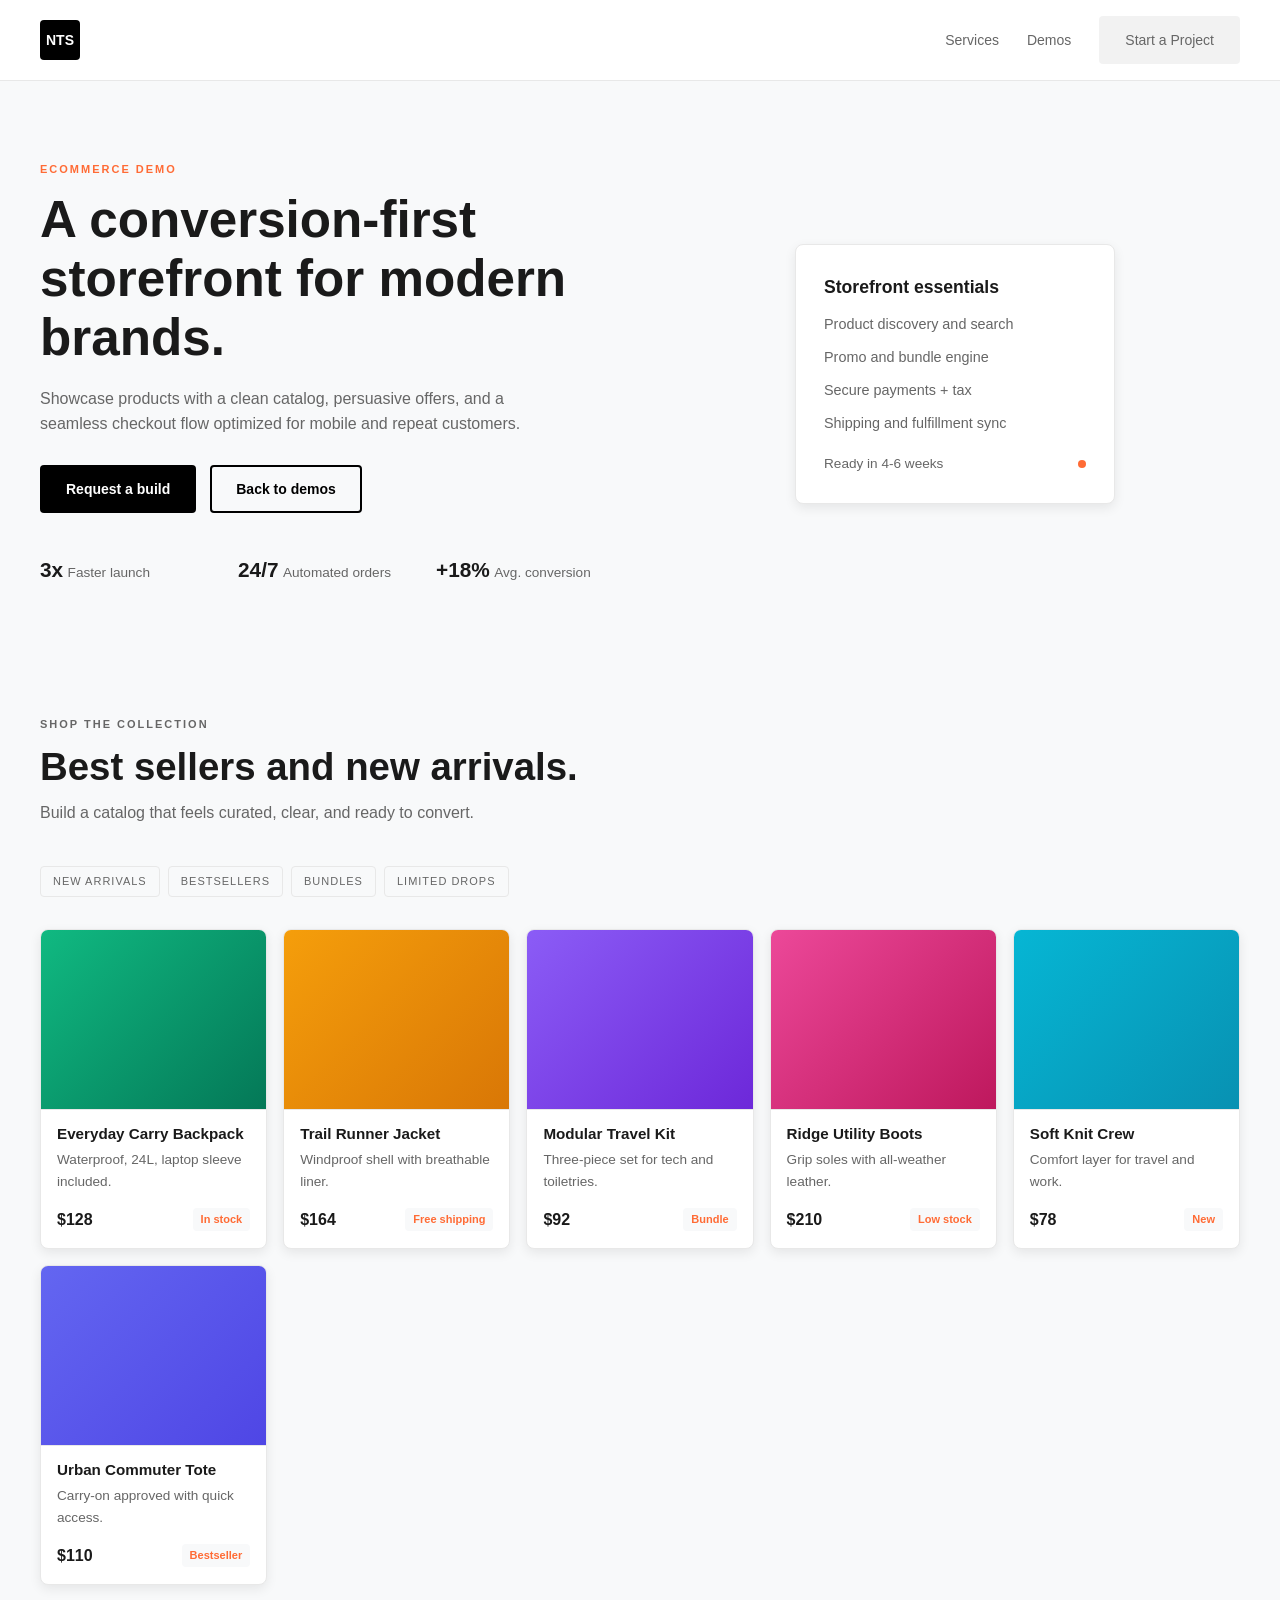
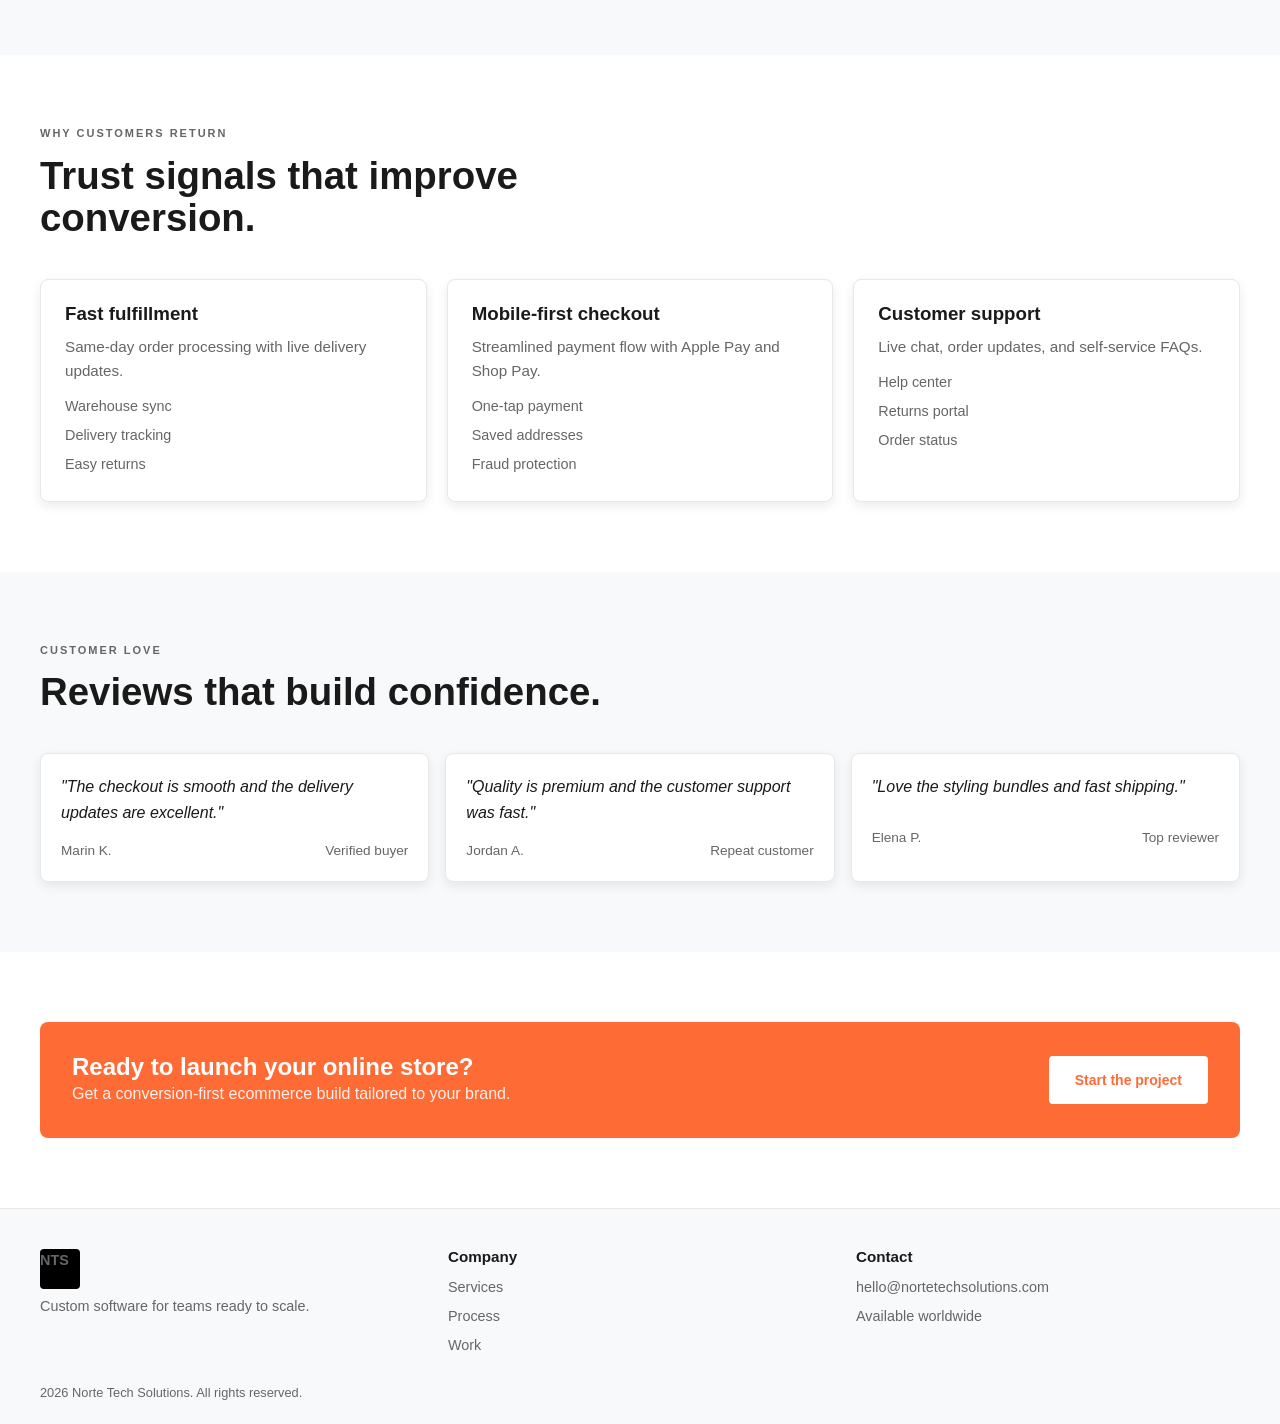
==== ecommerce-demo.html @ a68f6c1d "feat: coffee shop demo" ====
<!doctype html>
<html lang="en">
  <head>
    <meta charset="utf-8" />
    <meta name="viewport" content="width=device-width, initial-scale=1" />
    <title>Ecommerce Demo | Norte Tech Solutions</title>
    <meta name="description" content="Ecommerce demo website by Norte Tech Solutions." />
    <link rel="preconnect" href="https://fonts.googleapis.com" />
    <link rel="preconnect" href="https://fonts.gstatic.com" crossorigin />
    <link href="https://fonts.googleapis.com/css2?family=Poppins:wght@400;500;600;700&display=swap" rel="stylesheet" />
    <link rel="stylesheet" href="ecommerce-styles.css" />
  </head>
  <body>
    <header class="site-header">
      <div class="container nav">
        <a class="brand" href="index.html" aria-label="Norte Tech Solutions">
          <span class="brand-mark">NTS</span>
          <span class="brand-text">
            <span class="brand-name">Norte Tech</span>
            <span class="brand-sub">Solutions</span>
          </span>
        </a>
        <nav class="nav-links" aria-label="Primary">
          <a href="index.html#services">Services</a>
          <a href="index.html#demos">Demos</a>
          <a href="index.html#contact" class="btn btn-light">Start a Project</a>
        </nav>
        <button class="nav-toggle" aria-label="Open menu">
          <span></span><span></span><span></span>
        </button>
      </div>
    </header>

    <main id="top">
      <section class="hero">
        <div class="container hero-grid">
          <div class="hero-copy">
            <p class="eyebrow">Ecommerce demo</p>
            <h1>A conversion-first storefront for modern brands.</h1>
            <p class="lead">
              Showcase products with a clean catalog, persuasive offers, and a seamless checkout flow
              optimized for mobile and repeat customers.
            </p>
            <div class="hero-actions">
              <a class="btn btn-primary" href="index.html#contact">Request a build</a>
              <a class="btn btn-ghost" href="index.html#demos">Back to demos</a>
            </div>
            <div class="hero-stats">
              <div>
                <span class="stat">3x</span>
                <span class="stat-label">Faster launch</span>
              </div>
              <div>
                <span class="stat">24/7</span>
                <span class="stat-label">Automated orders</span>
              </div>
              <div>
                <span class="stat">+18%</span>
                <span class="stat-label">Avg. conversion</span>
              </div>
            </div>
          </div>
          <div class="hero-card">
            <div class="card">
              <p class="card-title">Storefront essentials</p>
              <ul>
                <li>Product discovery and search</li>
                <li>Promo and bundle engine</li>
                <li>Secure payments + tax</li>
                <li>Shipping and fulfillment sync</li>
              </ul>
              <div class="card-footer">
                <span>Ready in 4-6 weeks</span>
                <span class="pulse"></span>
              </div>
            </div>
            <div class="orb"></div>
          </div>
        </div>
      </section>

      <section class="section alt">
        <div class="container">
          <div class="section-head">
            <p class="eyebrow">Shop the collection</p>
            <h2>Best sellers and new arrivals.</h2>
            <p>Build a catalog that feels curated, clear, and ready to convert.</p>
          </div>
          <div class="pill-row">
            <span class="pill">New arrivals</span>
            <span class="pill">Bestsellers</span>
            <span class="pill">Bundles</span>
            <span class="pill">Limited drops</span>
          </div>
          <div class="product-grid">
            <article class="product-card">
              <div class="media-card media-ecom-1"></div>
              <div class="product-body">
                <h3>Everyday Carry Backpack</h3>
                <p>Waterproof, 24L, laptop sleeve included.</p>
                <div class="price-row">
                  <span class="price">$128</span>
                  <span class="badge">In stock</span>
                </div>
              </div>
            </article>
            <article class="product-card">
              <div class="media-card media-ecom-2"></div>
              <div class="product-body">
                <h3>Trail Runner Jacket</h3>
                <p>Windproof shell with breathable liner.</p>
                <div class="price-row">
                  <span class="price">$164</span>
                  <span class="badge">Free shipping</span>
                </div>
              </div>
            </article>
            <article class="product-card">
              <div class="media-card media-ecom-3"></div>
              <div class="product-body">
                <h3>Modular Travel Kit</h3>
                <p>Three-piece set for tech and toiletries.</p>
                <div class="price-row">
                  <span class="price">$92</span>
                  <span class="badge">Bundle</span>
                </div>
              </div>
            </article>
            <article class="product-card">
              <div class="media-card media-ecom-4"></div>
              <div class="product-body">
                <h3>Ridge Utility Boots</h3>
                <p>Grip soles with all-weather leather.</p>
                <div class="price-row">
                  <span class="price">$210</span>
                  <span class="badge">Low stock</span>
                </div>
              </div>
            </article>
            <article class="product-card">
              <div class="media-card media-ecom-5"></div>
              <div class="product-body">
                <h3>Soft Knit Crew</h3>
                <p>Comfort layer for travel and work.</p>
                <div class="price-row">
                  <span class="price">$78</span>
                  <span class="badge">New</span>
                </div>
              </div>
            </article>
            <article class="product-card">
              <div class="media-card media-ecom-6"></div>
              <div class="product-body">
                <h3>Urban Commuter Tote</h3>
                <p>Carry-on approved with quick access.</p>
                <div class="price-row">
                  <span class="price">$110</span>
                  <span class="badge">Bestseller</span>
                </div>
              </div>
            </article>
          </div>
        </div>
      </section>

      <section class="section">
        <div class="container">
          <div class="section-head">
            <p class="eyebrow">Why customers return</p>
            <h2>Trust signals that improve conversion.</h2>
          </div>
          <div class="grid-3">
            <article class="service-card">
              <h3>Fast fulfillment</h3>
              <p>Same-day order processing with live delivery updates.</p>
              <ul>
                <li>Warehouse sync</li>
                <li>Delivery tracking</li>
                <li>Easy returns</li>
              </ul>
            </article>
            <article class="service-card">
              <h3>Mobile-first checkout</h3>
              <p>Streamlined payment flow with Apple Pay and Shop Pay.</p>
              <ul>
                <li>One-tap payment</li>
                <li>Saved addresses</li>
                <li>Fraud protection</li>
              </ul>
            </article>
            <article class="service-card">
              <h3>Customer support</h3>
              <p>Live chat, order updates, and self-service FAQs.</p>
              <ul>
                <li>Help center</li>
                <li>Returns portal</li>
                <li>Order status</li>
              </ul>
            </article>
          </div>
        </div>
      </section>

      <section class="section alt">
        <div class="container">
          <div class="section-head">
            <p class="eyebrow">Customer love</p>
            <h2>Reviews that build confidence.</h2>
          </div>
          <div class="review-grid">
            <article class="review-card">
              <p>"The checkout is smooth and the delivery updates are excellent."</p>
              <div class="review-meta">
                <span>Marin K.</span>
                <span>Verified buyer</span>
              </div>
            </article>
            <article class="review-card">
              <p>"Quality is premium and the customer support was fast."</p>
              <div class="review-meta">
                <span>Jordan A.</span>
                <span>Repeat customer</span>
              </div>
            </article>
            <article class="review-card">
              <p>"Love the styling bundles and fast shipping."</p>
              <div class="review-meta">
                <span>Elena P.</span>
                <span>Top reviewer</span>
              </div>
            </article>
          </div>
        </div>
      </section>

      <section class="section">
        <div class="container">
          <div class="cta-band">
            <div>
              <h2>Ready to launch your online store?</h2>
              <p>Get a conversion-first ecommerce build tailored to your brand.</p>
            </div>
            <a class="btn btn-primary" href="index.html#contact">Start the project</a>
          </div>
        </div>
      </section>
    </main>

    <footer class="site-footer">
      <div class="container footer-grid">
        <div>
          <span class="brand-mark">NTS</span>
          <p>Custom software for teams ready to scale.</p>
        </div>
        <div>
          <h4>Company</h4>
          <a href="index.html#services">Services</a>
          <a href="index.html#process">Process</a>
          <a href="index.html#work">Work</a>
        </div>
        <div>
          <h4>Contact</h4>
          <a href="mailto:hello@nortetechsolutions.com">hello@nortetechsolutions.com</a>
          <span>Available worldwide</span>
        </div>
      </div>
      <div class="container footer-bottom">
        <span>2026 Norte Tech Solutions. All rights reserved.</span>
      </div>
    </footer>
  </body>
</html>
---- ecommerce-styles.css ----
/* Ecommerce Store - Modern & Clean */
:root {
  --bg: #ffffff;
  --bg-alt: #f8f9fa;
  --ink: #1a1a1a;
  --muted: #666666;
  --accent: #000000;
  --accent-2: #ff6b35;
  --line: #e8e8e8;
  --card: #ffffff;
  --shadow: 0 4px 12px rgba(0, 0, 0, 0.08);
  --radius: 8px;
}

* {
  box-sizing: border-box;
  margin: 0;
  padding: 0;
}

body {
  font-family: -apple-system, BlinkMacSystemFont, "Segoe UI", sans-serif;
  background: var(--bg);
  color: var(--ink);
  line-height: 1.6;
}

h1, h2, h3, h4 {
  font-weight: 700;
  line-height: 1.1;
}

a {
  color: inherit;
  text-decoration: none;
}

.container {
  width: min(1200px, 95vw);
  margin: 0 auto;
}

.site-header {
  position: sticky;
  top: 0;
  z-index: 10;
  background: var(--bg);
  border-bottom: 1px solid var(--line);
  padding: 0;
}

.nav {
  display: flex;
  align-items: center;
  justify-content: space-between;
  padding: 16px 0;
}

.brand {
  display: flex;
  align-items: center;
  gap: 10px;
  font-weight: 700;
  font-size: 18px;
}

.brand-mark {
  width: 40px;
  height: 40px;
  border-radius: 4px;
  display: grid;
  place-items: center;
  background: var(--accent);
  color: var(--bg);
  font-weight: 700;
  font-size: 14px;
}

.brand-text {
  display: none;
}

.nav-links {
  display: flex;
  align-items: center;
  gap: 28px;
}

.nav-links a {
  font-weight: 500;
  font-size: 14px;
  color: var(--muted);
}

.nav-links a:hover {
  color: var(--ink);
}

.nav-toggle {
  display: none;
  background: transparent;
  border: none;
}

.nav-toggle span {
  display: block;
  width: 24px;
  height: 2px;
  background: var(--ink);
  margin: 5px 0;
}

.hero {
  padding: 80px 0 60px;
  position: relative;
  background: var(--bg-alt);
}

.hero-grid {
  display: grid;
  grid-template-columns: 1fr 1fr;
  gap: 60px;
  align-items: center;
}

.eyebrow {
  text-transform: uppercase;
  letter-spacing: 2px;
  font-size: 11px;
  color: var(--accent-2);
  margin-bottom: 12px;
  font-weight: 600;
}

.hero-copy h1 {
  font-size: 3.2rem;
  margin-bottom: 18px;
  line-height: 1.15;
}

.lead {
  font-size: 1rem;
  color: var(--muted);
  margin-bottom: 24px;
  max-width: 520px;
}

.hero-actions {
  margin: 28px 0 40px;
  display: flex;
  gap: 14px;
  flex-wrap: wrap;
}

.btn {
  display: inline-flex;
  align-items: center;
  justify-content: center;
  padding: 11px 24px;
  border-radius: 4px;
  border: 2px solid transparent;
  font-weight: 600;
  font-size: 14px;
  transition: all 0.2s ease;
  cursor: pointer;
}

.btn:hover {
  transform: translateY(-2px);
}

.btn-primary {
  background: var(--accent);
  color: var(--bg);
}

.btn-primary:hover {
  opacity: 0.85;
}

.btn-ghost {
  border-color: var(--accent);
  color: var(--accent);
}

.btn-ghost:hover {
  background: rgba(0, 0, 0, 0.05);
}

.btn-light {
  background: rgba(0, 0, 0, 0.05);
  color: var(--accent);
}

.hero-stats {
  display: grid;
  grid-template-columns: repeat(3, 1fr);
  gap: 24px;
  margin-top: 20px;
}

.stat {
  font-size: 1.3rem;
  font-weight: 700;
}

.stat-label {
  color: var(--muted);
  font-size: 0.85rem;
}

.hero-card {
  position: relative;
  display: grid;
  place-items: center;
}

.card {
  background: var(--card);
  border-radius: var(--radius);
  padding: 28px;
  border: 1px solid var(--line);
  box-shadow: var(--shadow);
  width: 100%;
  max-width: 320px;
}

.card-title {
  font-weight: 600;
  margin-bottom: 12px;
  font-size: 1.1rem;
}

.card ul {
  list-style: none;
  display: grid;
  gap: 10px;
  color: var(--muted);
  font-size: 0.9rem;
}

.card-footer {
  display: flex;
  align-items: center;
  justify-content: space-between;
  margin-top: 18px;
  font-size: 0.85rem;
  color: var(--muted);
}

.pulse {
  width: 8px;
  height: 8px;
  border-radius: 50%;
  background: var(--accent-2);
  box-shadow: 0 0 0 0 rgba(255, 107, 53, 0.6);
  animation: pulse 2s infinite;
}

.orb {
  display: none;
}

.section {
  padding: 70px 0;
}

.section.alt {
  background: var(--bg-alt);
}

.section-head {
  max-width: 620px;
  margin-bottom: 40px;
}

.section-head h2 {
  font-size: 2.4rem;
  margin-bottom: 12px;
}

.section-head p {
  color: var(--muted);
}

.pill-row {
  display: flex;
  flex-wrap: wrap;
  gap: 8px;
  margin-bottom: 32px;
}

.pill {
  padding: 6px 12px;
  border-radius: 4px;
  border: 1px solid var(--line);
  color: var(--muted);
  font-size: 11px;
  text-transform: uppercase;
  letter-spacing: 1px;
  transition: all 0.2s;
}

.pill:hover {
  border-color: var(--accent);
  color: var(--accent);
}

.product-grid {
  display: grid;
  gap: 16px;
  grid-template-columns: repeat(auto-fit, minmax(200px, 1fr));
}

.product-card {
  background: var(--card);
  border: 1px solid var(--line);
  border-radius: var(--radius);
  overflow: hidden;
  box-shadow: var(--shadow);
  display: grid;
  transition: all 0.3s;
}

.product-card:hover {
  box-shadow: 0 8px 24px rgba(0, 0, 0, 0.12);
  transform: translateY(-4px);
}

.media-card {
  min-height: 180px;
  border-bottom: 1px solid var(--line);
}

.media-ecom-1 { background: linear-gradient(135deg, #10b981, #047857); }
.media-ecom-2 { background: linear-gradient(135deg, #f59e0b, #d97706); }
.media-ecom-3 { background: linear-gradient(135deg, #8b5cf6, #6d28d9); }
.media-ecom-4 { background: linear-gradient(135deg, #ec4899, #be185d); }
.media-ecom-5 { background: linear-gradient(135deg, #06b6d4, #0891b2); }
.media-ecom-6 { background: linear-gradient(135deg, #6366f1, #4f46e5); }

.product-body {
  padding: 16px;
  display: grid;
  gap: 6px;
}

.product-body h3 {
  font-size: 0.95rem;
}

.product-body p {
  color: var(--muted);
  font-size: 0.85rem;
}

.price-row {
  display: flex;
  align-items: center;
  justify-content: space-between;
  gap: 8px;
  margin-top: 8px;
}

.price {
  font-weight: 700;
  font-size: 1rem;
}

.badge {
  font-size: 11px;
  padding: 3px 8px;
  border-radius: 4px;
  background: var(--bg-alt);
  color: var(--accent-2);
  font-weight: 600;
}

.grid-3 {
  display: grid;
  gap: 20px;
  grid-template-columns: repeat(auto-fit, minmax(200px, 1fr));
}

.service-card {
  background: var(--card);
  border: 1px solid var(--line);
  padding: 24px;
  border-radius: var(--radius);
  box-shadow: var(--shadow);
}

.service-card h3 {
  margin-bottom: 10px;
}

.service-card p {
  color: var(--muted);
  margin-bottom: 12px;
  font-size: 0.95rem;
}

.service-card ul {
  list-style: none;
  color: var(--muted);
  display: grid;
  gap: 6px;
  font-size: 0.9rem;
}

.review-grid {
  display: grid;
  gap: 16px;
  grid-template-columns: repeat(auto-fit, minmax(240px, 1fr));
}

.review-card {
  background: var(--card);
  border: 1px solid var(--line);
  border-radius: var(--radius);
  padding: 20px;
  display: grid;
  gap: 14px;
  box-shadow: var(--shadow);
}

.review-card p {
  font-style: italic;
  color: var(--ink);
}

.review-meta {
  display: flex;
  justify-content: space-between;
  color: var(--muted);
  font-size: 0.85rem;
}

.cta-band {
  background: var(--accent-2);
  color: white;
  border-radius: var(--radius);
  padding: 32px;
  display: flex;
  align-items: center;
  justify-content: space-between;
  gap: 24px;
  flex-wrap: wrap;
}

.cta-band h2 {
  color: white;
}

.cta-band p {
  color: rgba(255, 255, 255, 0.9);
}

.cta-band .btn {
  background: white;
  color: var(--accent-2);
}

.cta-band .btn:hover {
  opacity: 0.9;
}

.site-footer {
  padding: 40px 0 20px;
  border-top: 1px solid var(--line);
  background: var(--bg-alt);
}

.footer-grid {
  display: grid;
  gap: 24px;
  grid-template-columns: repeat(auto-fit, minmax(200px, 1fr));
}

.footer-grid h4 {
  margin-bottom: 10px;
  font-size: 0.95rem;
}

.footer-grid a,
.footer-grid span,
.footer-grid p {
  color: var(--muted);
  display: block;
  margin-bottom: 6px;
  font-size: 0.9rem;
}

.footer-bottom {
  margin-top: 20px;
  display: flex;
  justify-content: space-between;
  flex-wrap: wrap;
  color: var(--muted);
  font-size: 0.8rem;
}

@keyframes pulse {
  0% { box-shadow: 0 0 0 0 rgba(255, 107, 53, 0.6); }
  70% { box-shadow: 0 0 0 10px rgba(255, 107, 53, 0); }
  100% { box-shadow: 0 0 0 0 rgba(255, 107, 53, 0); }
}

@media (max-width: 860px) {
  .nav-links {
    display: none;
  }

  .nav-toggle {
    display: block;
  }

  .hero-grid {
    grid-template-columns: 1fr;
    gap: 40px;
  }

  .hero-copy h1 {
    font-size: 2.4rem;
  }

  .cta-band {
    padding: 24px;
    flex-direction: column;
    text-align: center;
  }
}
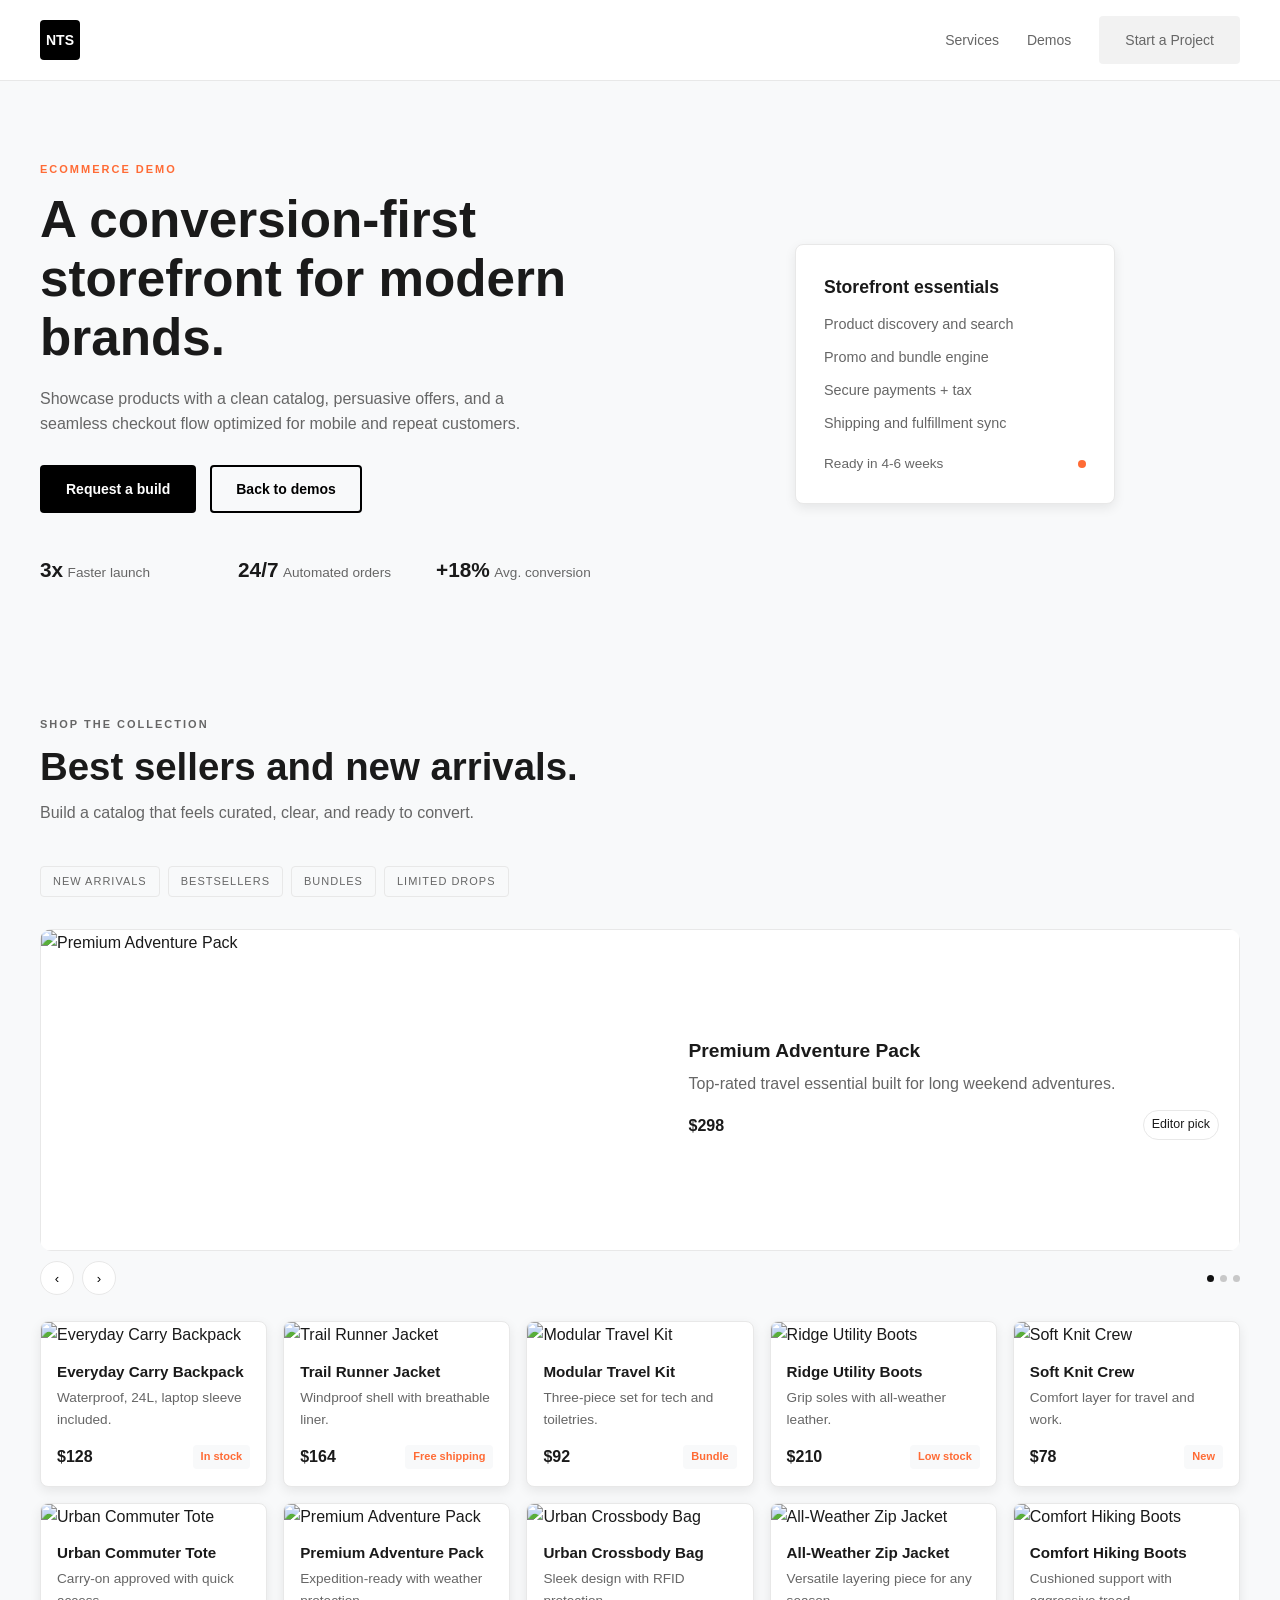
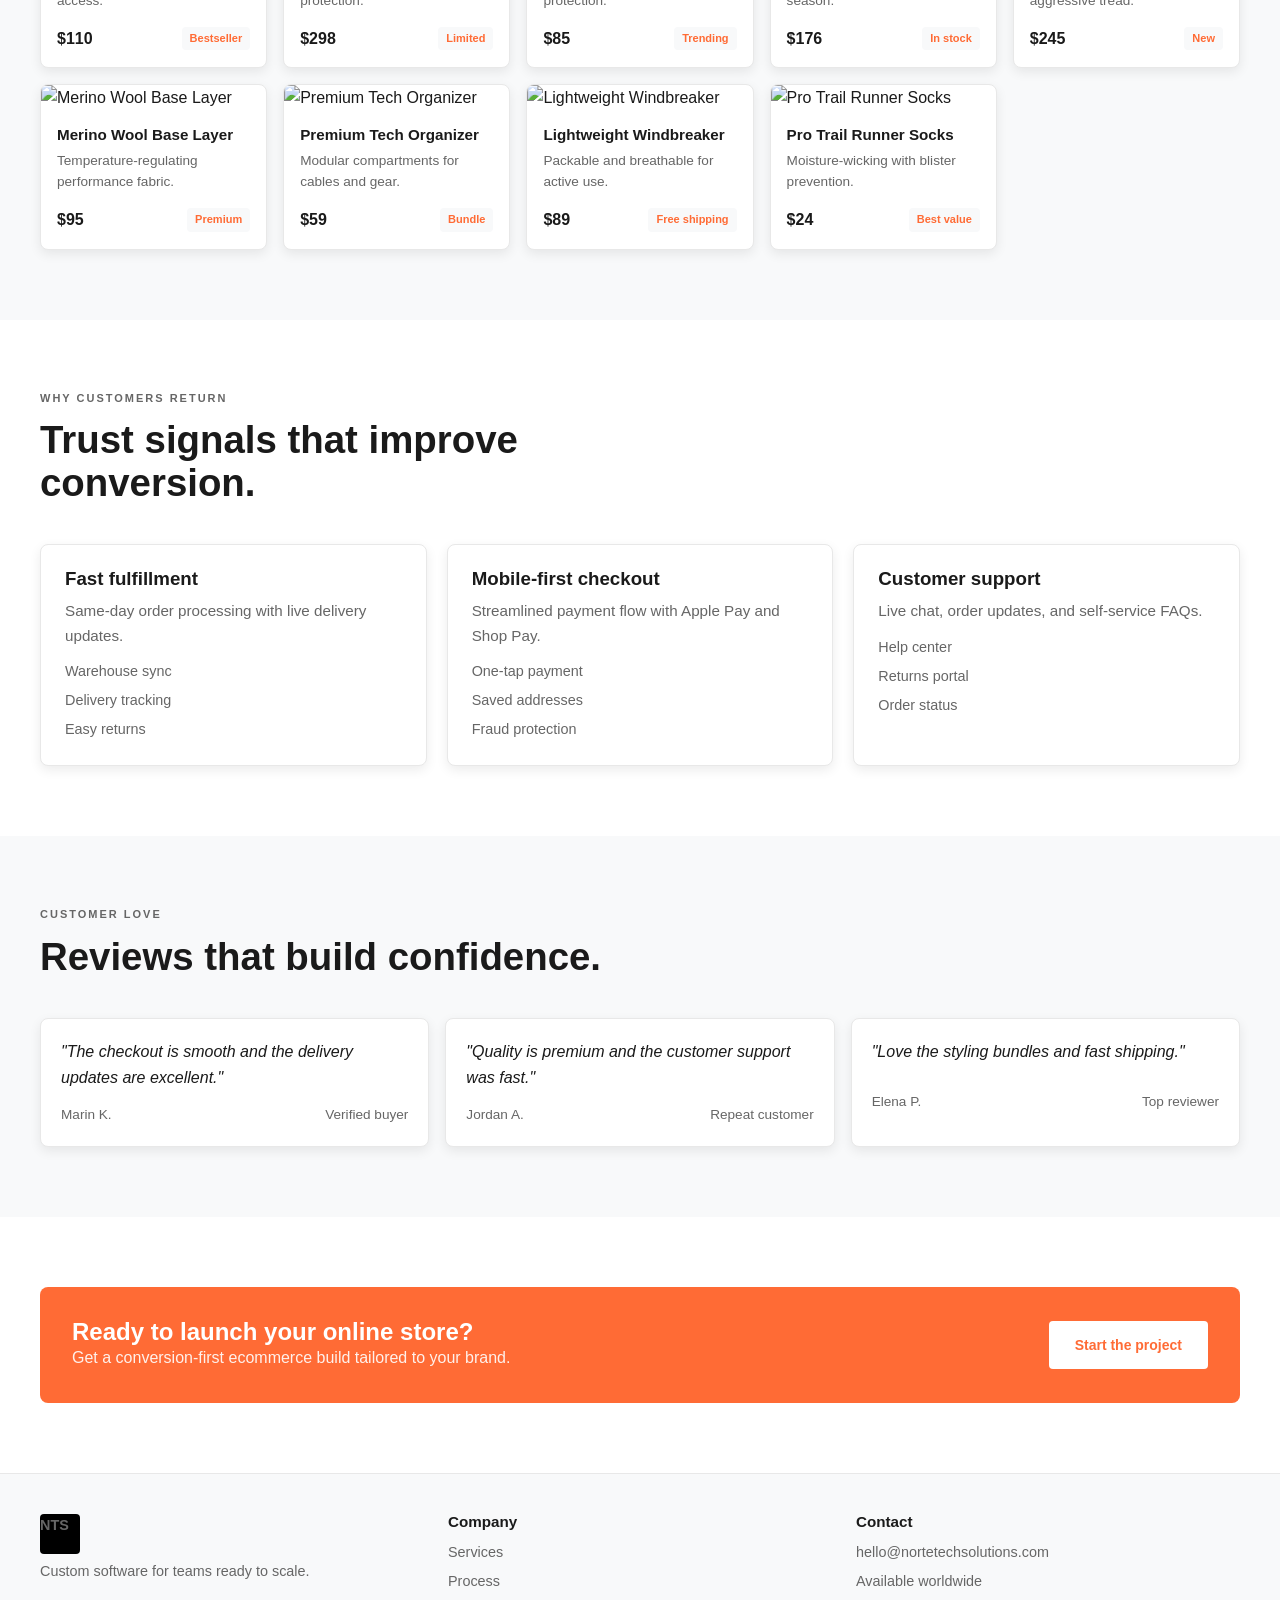
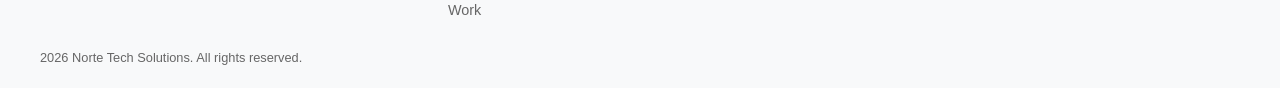
==== commit 533ef7c6: "feat: highlisghts with carousell" ====
--- a/ecommerce-demo.html
+++ b/ecommerce-demo.html
@@ -9,6 +9,9 @@
     <link rel="preconnect" href="https://fonts.gstatic.com" crossorigin />
     <link href="https://fonts.googleapis.com/css2?family=Poppins:wght@400;500;600;700&display=swap" rel="stylesheet" />
     <link rel="stylesheet" href="ecommerce-styles.css" />
+    <link rel="stylesheet" href="chat-widget.css" />
+    <link rel="stylesheet" href="image-zoom.css" />
+    <link rel="stylesheet" href="highlight-carousel.css" />
   </head>
   <body>
     <header class="site-header">
@@ -92,9 +95,55 @@
             <span class="pill">Bundles</span>
             <span class="pill">Limited drops</span>
           </div>
+          <div class="highlights-carousel" data-carousel>
+            <div class="highlights-viewport">
+              <div class="highlights-track">
+                <article class="highlight-slide">
+                  <img src="ecommerce/Screenshot 2026-02-25 115615.png" alt="Premium Adventure Pack" class="product-image" />
+                  <div class="highlight-copy">
+                    <h3>Premium Adventure Pack</h3>
+                    <p>Top-rated travel essential built for long weekend adventures.</p>
+                    <div class="highlight-meta">
+                      <span class="highlight-price">$298</span>
+                      <span class="highlight-tag">Editor pick</span>
+                    </div>
+                  </div>
+                </article>
+                <article class="highlight-slide">
+                  <img src="ecommerce/Screenshot 2026-02-25 115704.png" alt="Comfort Hiking Boots" class="product-image" />
+                  <div class="highlight-copy">
+                    <h3>Comfort Hiking Boots</h3>
+                    <p>Best-selling pair with strong grip and all-day support.</p>
+                    <div class="highlight-meta">
+                      <span class="highlight-price">$245</span>
+                      <span class="highlight-tag">Bestseller</span>
+                    </div>
+                  </div>
+                </article>
+                <article class="highlight-slide">
+                  <img src="ecommerce/Screenshot 2026-02-25 115504.png" alt="Trail collection highlight" class="product-image" />
+                  <div class="highlight-copy">
+                    <h3>Trail Collection Bundle</h3>
+                    <p>Curated pack for commuters and outdoor creators.</p>
+                    <div class="highlight-meta">
+                      <span class="highlight-price">From $89</span>
+                      <span class="highlight-tag">Limited drop</span>
+                    </div>
+                  </div>
+                </article>
+              </div>
+            </div>
+            <div class="highlights-controls">
+              <div class="highlights-buttons">
+                <button class="carousel-btn" data-carousel-prev aria-label="Previous highlight">‹</button>
+                <button class="carousel-btn" data-carousel-next aria-label="Next highlight">›</button>
+              </div>
+              <div class="highlights-dots" aria-label="Carousel pagination"></div>
+            </div>
+          </div>
           <div class="product-grid">
             <article class="product-card">
-              <div class="media-card media-ecom-1"></div>
+              <img src="ecommerce/Screenshot 2026-02-25 115444.png" alt="Everyday Carry Backpack" class="product-image">
               <div class="product-body">
                 <h3>Everyday Carry Backpack</h3>
                 <p>Waterproof, 24L, laptop sleeve included.</p>
@@ -105,7 +154,7 @@
               </div>
             </article>
             <article class="product-card">
-              <div class="media-card media-ecom-2"></div>
+              <img src="ecommerce/Screenshot 2026-02-25 115504.png" alt="Trail Runner Jacket" class="product-image">
               <div class="product-body">
                 <h3>Trail Runner Jacket</h3>
                 <p>Windproof shell with breathable liner.</p>
@@ -116,7 +165,7 @@
               </div>
             </article>
             <article class="product-card">
-              <div class="media-card media-ecom-3"></div>
+              <img src="ecommerce/Screenshot 2026-02-25 115519.png" alt="Modular Travel Kit" class="product-image">
               <div class="product-body">
                 <h3>Modular Travel Kit</h3>
                 <p>Three-piece set for tech and toiletries.</p>
@@ -127,7 +176,7 @@
               </div>
             </article>
             <article class="product-card">
-              <div class="media-card media-ecom-4"></div>
+              <img src="ecommerce/Screenshot 2026-02-25 115530.png" alt="Ridge Utility Boots" class="product-image">
               <div class="product-body">
                 <h3>Ridge Utility Boots</h3>
                 <p>Grip soles with all-weather leather.</p>
@@ -138,7 +187,7 @@
               </div>
             </article>
             <article class="product-card">
-              <div class="media-card media-ecom-5"></div>
+              <img src="ecommerce/Screenshot 2026-02-25 115549.png" alt="Soft Knit Crew" class="product-image">
               <div class="product-body">
                 <h3>Soft Knit Crew</h3>
                 <p>Comfort layer for travel and work.</p>
@@ -149,13 +198,101 @@
               </div>
             </article>
             <article class="product-card">
-              <div class="media-card media-ecom-6"></div>
+              <img src="ecommerce/Screenshot 2026-02-25 115603.png" alt="Urban Commuter Tote" class="product-image">
               <div class="product-body">
                 <h3>Urban Commuter Tote</h3>
                 <p>Carry-on approved with quick access.</p>
                 <div class="price-row">
                   <span class="price">$110</span>
                   <span class="badge">Bestseller</span>
+                </div>
+              </div>
+            </article>
+            <article class="product-card">
+              <img src="ecommerce/Screenshot 2026-02-25 115615.png" alt="Premium Adventure Pack" class="product-image">
+              <div class="product-body">
+                <h3>Premium Adventure Pack</h3>
+                <p>Expedition-ready with weather protection.</p>
+                <div class="price-row">
+                  <span class="price">$298</span>
+                  <span class="badge">Limited</span>
+                </div>
+              </div>
+            </article>
+            <article class="product-card">
+              <img src="ecommerce/Screenshot 2026-02-25 115626.png" alt="Urban Crossbody Bag" class="product-image">
+              <div class="product-body">
+                <h3>Urban Crossbody Bag</h3>
+                <p>Sleek design with RFID protection.</p>
+                <div class="price-row">
+                  <span class="price">$85</span>
+                  <span class="badge">Trending</span>
+                </div>
+              </div>
+            </article>
+            <article class="product-card">
+              <img src="ecommerce/Screenshot 2026-02-25 115647.png" alt="All-Weather Zip Jacket" class="product-image">
+              <div class="product-body">
+                <h3>All-Weather Zip Jacket</h3>
+                <p>Versatile layering piece for any season.</p>
+                <div class="price-row">
+                  <span class="price">$176</span>
+                  <span class="badge">In stock</span>
+                </div>
+              </div>
+            </article>
+            <article class="product-card">
+              <img src="ecommerce/Screenshot 2026-02-25 115704.png" alt="Comfort Hiking Boots" class="product-image">
+              <div class="product-body">
+                <h3>Comfort Hiking Boots</h3>
+                <p>Cushioned support with aggressive tread.</p>
+                <div class="price-row">
+                  <span class="price">$245</span>
+                  <span class="badge">New</span>
+                </div>
+              </div>
+            </article>
+            <article class="product-card">
+              <img src="ecommerce/Screenshot 2026-02-25 115718.png" alt="Merino Wool Base Layer" class="product-image">
+              <div class="product-body">
+                <h3>Merino Wool Base Layer</h3>
+                <p>Temperature-regulating performance fabric.</p>
+                <div class="price-row">
+                  <span class="price">$95</span>
+                  <span class="badge">Premium</span>
+                </div>
+              </div>
+            </article>
+            <article class="product-card">
+              <img src="ecommerce/Screenshot 2026-02-25 115730.png" alt="Premium Tech Organizer" class="product-image">
+              <div class="product-body">
+                <h3>Premium Tech Organizer</h3>
+                <p>Modular compartments for cables and gear.</p>
+                <div class="price-row">
+                  <span class="price">$59</span>
+                  <span class="badge">Bundle</span>
+                </div>
+              </div>
+            </article>
+            <article class="product-card">
+              <img src="ecommerce/Screenshot 2026-02-25 115740.png" alt="Lightweight Windbreaker" class="product-image">
+              <div class="product-body">
+                <h3>Lightweight Windbreaker</h3>
+                <p>Packable and breathable for active use.</p>
+                <div class="price-row">
+                  <span class="price">$89</span>
+                  <span class="badge">Free shipping</span>
+                </div>
+              </div>
+            </article>
+            <article class="product-card">
+              <img src="ecommerce/Screenshot 2026-02-25 115752.png" alt="Pro Trail Runner Socks" class="product-image">
+              <div class="product-body">
+                <h3>Pro Trail Runner Socks</h3>
+                <p>Moisture-wicking with blister prevention.</p>
+                <div class="price-row">
+                  <span class="price">$24</span>
+                  <span class="badge">Best value</span>
                 </div>
               </div>
             </article>
@@ -268,5 +405,8 @@
         <span>2026 Norte Tech Solutions. All rights reserved.</span>
       </div>
     </footer>
+    <script src="chat-widget.js"></script>
+    <script src="image-zoom.js"></script>
+    <script src="highlight-carousel.js"></script>
   </body>
 </html>
--- a/image-zoom.css
+++ b/image-zoom.css
@@ -0,0 +1,63 @@
+/* Image zoom lightbox */
+.product-image,
+.menu-image {
+  cursor: zoom-in;
+}
+
+.image-zoom-overlay {
+  position: fixed;
+  inset: 0;
+  background: rgba(0, 0, 0, 0.82);
+  display: none;
+  align-items: center;
+  justify-content: center;
+  padding: 24px;
+  z-index: 10000;
+}
+
+.image-zoom-overlay.active {
+  display: flex;
+}
+
+.image-zoom-modal {
+  position: relative;
+  max-width: min(92vw, 1100px);
+  max-height: 88vh;
+  width: auto;
+}
+
+.image-zoom-modal img {
+  width: auto;
+  height: auto;
+  max-width: 100%;
+  max-height: 88vh;
+  display: block;
+  border-radius: 10px;
+  box-shadow: 0 24px 60px rgba(0, 0, 0, 0.45);
+}
+
+.image-zoom-close {
+  position: absolute;
+  top: -14px;
+  right: -14px;
+  width: 34px;
+  height: 34px;
+  border: none;
+  border-radius: 50%;
+  background: #ffffff;
+  color: #111111;
+  font-size: 22px;
+  line-height: 1;
+  cursor: pointer;
+}
+
+@media (max-width: 640px) {
+  .image-zoom-overlay {
+    padding: 14px;
+  }
+
+  .image-zoom-close {
+    top: -10px;
+    right: -8px;
+  }
+}
--- a/highlight-carousel.css
+++ b/highlight-carousel.css
@@ -0,0 +1,116 @@
+/* Product highlights carousel */
+.highlights-carousel {
+  margin: 18px 0 26px;
+  position: relative;
+}
+
+.highlights-viewport {
+  overflow: hidden;
+  border-radius: 12px;
+}
+
+.highlights-track {
+  display: flex;
+  transition: transform 0.35s ease;
+  will-change: transform;
+}
+
+.highlight-slide {
+  min-width: 100%;
+  display: grid;
+  grid-template-columns: 1.1fr 1fr;
+  background: var(--card, #fff);
+  border: 1px solid var(--line, #e8e8e8);
+}
+
+.highlight-slide img {
+  width: 100%;
+  height: 320px;
+  object-fit: cover;
+  display: block;
+}
+
+.highlight-copy {
+  padding: 20px;
+  display: grid;
+  gap: 10px;
+  align-content: center;
+}
+
+.highlight-copy h3 {
+  margin: 0;
+  font-size: 1.2rem;
+}
+
+.highlight-copy p {
+  margin: 0;
+  color: var(--muted, #666);
+}
+
+.highlight-meta {
+  display: flex;
+  align-items: center;
+  justify-content: space-between;
+  gap: 10px;
+  margin-top: 4px;
+}
+
+.highlight-price {
+  font-weight: 700;
+}
+
+.highlight-tag {
+  font-size: 0.78rem;
+  border: 1px solid var(--line, #e8e8e8);
+  padding: 4px 8px;
+  border-radius: 999px;
+}
+
+.highlights-controls {
+  display: flex;
+  align-items: center;
+  justify-content: space-between;
+  margin-top: 10px;
+}
+
+.highlights-buttons {
+  display: flex;
+  gap: 8px;
+}
+
+.carousel-btn {
+  width: 34px;
+  height: 34px;
+  border: 1px solid var(--line, #e8e8e8);
+  background: var(--card, #fff);
+  border-radius: 50%;
+  cursor: pointer;
+}
+
+.highlights-dots {
+  display: flex;
+  gap: 6px;
+}
+
+.highlights-dot {
+  width: 7px;
+  height: 7px;
+  border-radius: 50%;
+  background: #c8c8c8;
+  border: none;
+  cursor: pointer;
+}
+
+.highlights-dot.active {
+  background: #111;
+}
+
+@media (max-width: 860px) {
+  .highlight-slide {
+    grid-template-columns: 1fr;
+  }
+
+  .highlight-slide img {
+    height: 240px;
+  }
+}
